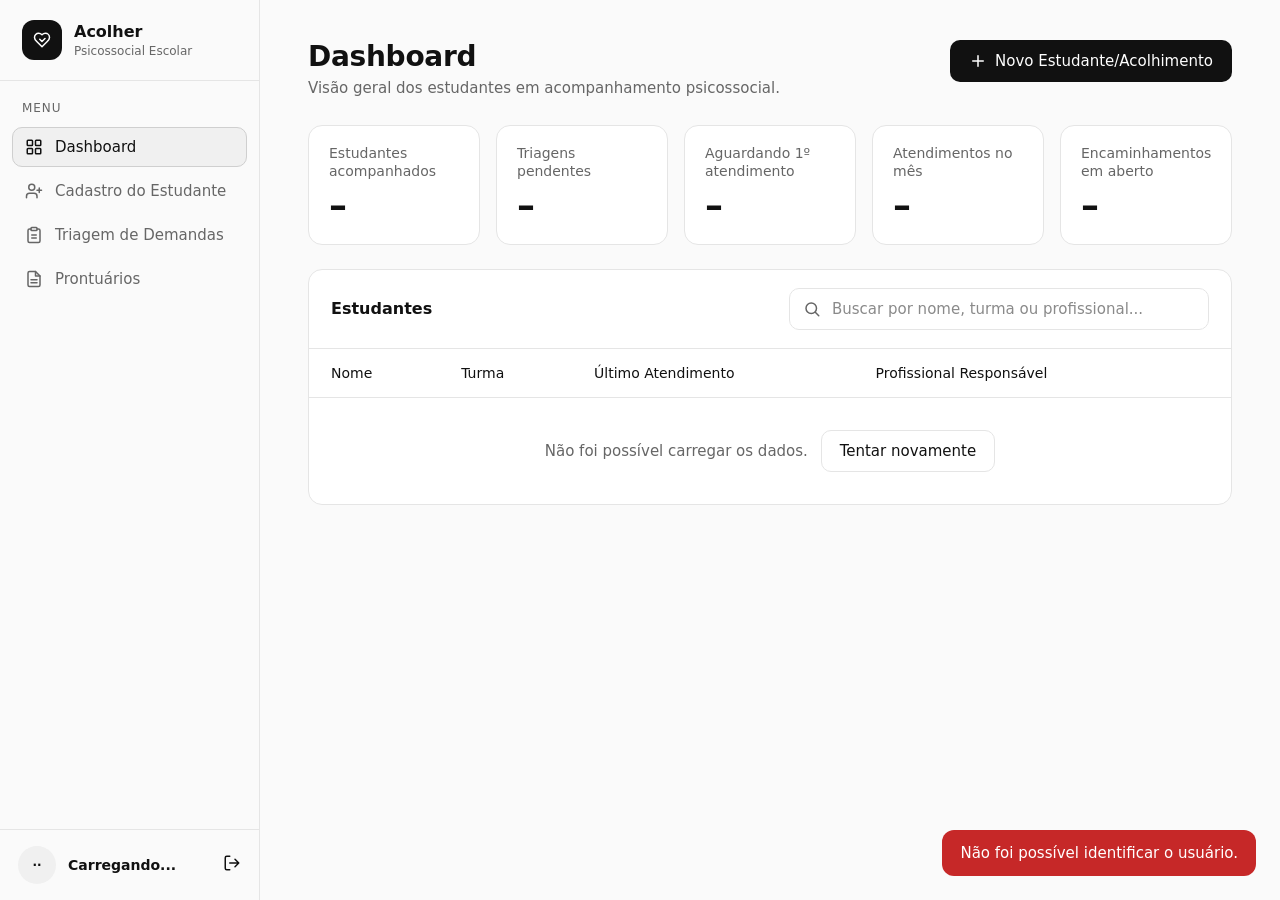
==== index.html @ 21a19fcc "Tela de Dashboard Finalizada" ====
<!DOCTYPE html>
<html lang="pt-BR">
<head>
  <meta charset="UTF-8">
  <meta name="viewport" content="width=device-width, initial-scale=1">
  <title>Dashboard · Acolher</title>
  <link rel="stylesheet" href="assets/css/style.css">
</head>
<body>

<!-- Ícones reaproveitáveis: usamos <use href="#i-nome"> onde precisar -->
<svg width="0" height="0" style="position:absolute" aria-hidden="true">
  <defs>
    <symbol id="i-logo" viewBox="0 0 24 24"><path d="M19 14c1.5-1.5 3-3.2 3-5.5A5.5 5.5 0 0 0 16.5 3c-1.8 0-3 .5-4.5 2-1.5-1.5-2.7-2-4.5-2A5.5 5.5 0 0 0 2 8.5c0 2.3 1.5 4 3 5.5l7 7Z"/><path d="m9 11 3 3 4-4"/></symbol>
    <symbol id="i-grid" viewBox="0 0 24 24"><rect x="3" y="3" width="7" height="7" rx="1"/><rect x="14" y="3" width="7" height="7" rx="1"/><rect x="14" y="14" width="7" height="7" rx="1"/><rect x="3" y="14" width="7" height="7" rx="1"/></symbol>
    <symbol id="i-user-plus" viewBox="0 0 24 24"><path d="M16 21v-2a4 4 0 0 0-4-4H6a4 4 0 0 0-4 4v2"/><circle cx="9" cy="7" r="4"/><path d="M19 8v6M22 11h-6"/></symbol>
    <symbol id="i-clipboard" viewBox="0 0 24 24"><rect x="8" y="2" width="8" height="4" rx="1"/><path d="M16 4h2a2 2 0 0 1 2 2v14a2 2 0 0 1-2 2H6a2 2 0 0 1-2-2V6a2 2 0 0 1 2-2h2M9 12h6M9 16h6"/></symbol>
    <symbol id="i-file" viewBox="0 0 24 24"><path d="M14 2H6a2 2 0 0 0-2 2v16a2 2 0 0 0 2 2h12a2 2 0 0 0 2-2V8Z"/><path d="M14 2v6h6M8 13h8M8 17h8"/></symbol>
    <symbol id="i-logout" viewBox="0 0 24 24"><path d="M9 21H5a2 2 0 0 1-2-2V5a2 2 0 0 1 2-2h4M16 17l5-5-5-5M21 12H9"/></symbol>
    <symbol id="i-plus" viewBox="0 0 24 24"><path d="M12 5v14M5 12h14"/></symbol>
    <symbol id="i-search" viewBox="0 0 24 24"><circle cx="11" cy="11" r="7"/><path d="m21 21-4.3-4.3"/></symbol>
    <symbol id="i-chevron" viewBox="0 0 24 24"><path d="m9 6 6 6-6 6"/></symbol>
  </defs>
</svg>

<div class="layout">

  <!-- ============ MENU LATERAL ============ -->
  <aside class="sidebar">
    <div class="marca">
      <div class="marca-icone"><svg class="icone"><use href="#i-logo"/></svg></div>
      <div>
        <strong>Acolher</strong>
        <span>Psicossocial Escolar</span>
      </div>
    </div>

    <nav class="menu">
      <p class="menu-titulo">MENU</p>
      <a href="index.html" class="ativo"><svg class="icone"><use href="#i-grid"/></svg>Dashboard</a>
      <a href="cadastro-estudante.html"><svg class="icone"><use href="#i-user-plus"/></svg>Cadastro do Estudante</a>
      <a href="triagem-demandas.html"><svg class="icone"><use href="#i-clipboard"/></svg>Triagem de Demandas</a>
      <a href="prontuario.html"><svg class="icone"><use href="#i-file"/></svg>Prontuários</a>
    </nav>

    <!-- Usuário logado: preenchido pelo comum.js (carregarUsuario) -->
    <div class="usuario">
      <div class="avatar" id="usuario-avatar">··</div>
      <div class="usuario-info">
        <strong id="usuario-nome">Carregando...</strong>
        <span id="usuario-cargo"></span>
      </div>
      <a href="#" class="sair" title="Sair"><svg class="icone"><use href="#i-logout"/></svg></a>
    </div>
  </aside>

  <!-- ============ CONTEÚDO ============ -->
  <main class="conteudo largo">

    <div class="topo-pagina">
      <div>
        <h1>Dashboard</h1>
        <p class="subtitulo">Visão geral dos estudantes em acompanhamento psicossocial.</p>
      </div>
      <a href="cadastro-estudante.html" class="btn btn-escuro">
        <svg class="icone"><use href="#i-plus"/></svg>Novo Estudante/Acolhimento
      </a>
    </div>

    <!-- ---------- 4 indicadores (preenchidos pelo JS) ---------- -->
    <section class="cards-resumo" aria-label="Indicadores">
      <div class="card indicador">
        <span class="indicador-rotulo">Estudantes acompanhados</span>
        <strong class="indicador-valor" id="card-acompanhados">–</strong>
      </div>
      <div class="card indicador">
        <span class="indicador-rotulo">Triagens pendentes</span>
        <strong class="indicador-valor" id="card-triagens">–</strong>
      </div>
      <div class="card indicador">
        <span class="indicador-rotulo">Aguardando 1º atendimento</span>
        <strong class="indicador-valor" id="card-aguardando">–</strong>
      </div>
      <div class="card indicador">
        <span class="indicador-rotulo">Atendimentos no mês</span>
        <strong class="indicador-valor" id="card-atendimentos">–</strong>
      </div>
      <div class="card indicador">
        <span class="indicador-rotulo">Encaminhamentos em aberto</span>
        <strong class="indicador-valor" id="card-enc-abertos">–</strong>
        <!-- Só aparece quando há encaminhamento aberto com prazo vencido -->
        <span class="indicador-alerta" id="card-enc-vencidos" hidden></span>
      </div>
    </section>

    <!-- ---------- Lista de estudantes ---------- -->
    <section class="card">
      <header class="card-topo entre">
        <h2>Estudantes</h2>
        <div class="busca">
          <svg class="icone"><use href="#i-search"/></svg>
          <input id="busca" type="search" placeholder="Buscar por nome, turma ou profissional..." autocomplete="off" aria-label="Buscar estudantes">
        </div>
      </header>

      <div class="tabela-rolagem">
        <table class="tabela">
          <thead>
            <tr>
              <th>Nome</th>
              <th>Turma</th>
              <th>Último Atendimento</th>
              <th>Profissional Responsável</th>
              <th class="col-seta"><span class="so-leitor">Abrir</span></th>
            </tr>
          </thead>
          <tbody id="lista-estudantes">
            <tr><td colspan="5" class="vazio">Carregando...</td></tr>
          </tbody>
        </table>
      </div>

      <!-- Paginação: só aparece quando há mais estudantes do que cabe em uma página -->
      <footer class="paginacao" id="paginacao" hidden>
        <span id="pag-info"></span>
        <div class="pag-botoes">
          <button type="button" class="btn btn-claro" id="pag-anterior">Anterior</button>
          <span id="pag-numero"></span>
          <button type="button" class="btn btn-claro" id="pag-proximo">Próxima</button>
        </div>
      </footer>
    </section>
  </main>
</div>

<div id="aviso" class="aviso" role="status" aria-live="polite"></div>

<script src="assets/js/comum.js"></script>
<script src="assets/js/dashboard.js"></script>
</body>
</html>
---- assets/css/style.css ----
/* =====================================================
   style.css — estilos compartilhados por todas as telas
   (as próximas telas reaproveitam este mesmo arquivo)
   ===================================================== */

/* ---------- Cores e medidas em um lugar só (fácil de trocar) ---------- */
:root {
  --fundo: #fafafa;
  --branco: #ffffff;
  --texto: #111111;
  --texto-suave: #666666;
  --borda: #e5e5e5;
  --escuro: #111111;
  --erro: #c62828;
  --sucesso: #1b7f4b;
  --raio: 14px;
  --largura-menu: 260px;
}

* { box-sizing: border-box; margin: 0; }

body {
  font-family: Inter, system-ui, -apple-system, "Segoe UI", Roboto, sans-serif;
  font-size: 15px;
  color: var(--texto);
  background: var(--fundo);
}

/* ---------- Estrutura geral: menu à esquerda + conteúdo ---------- */
.layout {
  display: grid;
  grid-template-columns: var(--largura-menu) minmax(0, 1fr);
  min-height: 100vh;
}

.icone {
  width: 18px; height: 18px; flex-shrink: 0;
  fill: none; stroke: currentColor; stroke-width: 2;
  stroke-linecap: round; stroke-linejoin: round;
}

/* ---------- Menu lateral ---------- */
.sidebar {
  display: flex; flex-direction: column;
  position: sticky; top: 0; height: 100vh;
  background: var(--fundo);
  border-right: 1px solid var(--borda);
}

.marca {
  display: flex; align-items: center; gap: 12px;
  padding: 20px 22px;
  border-bottom: 1px solid var(--borda);
}
.marca strong { display: block; font-size: 16px; }
.marca span { font-size: 12px; color: var(--texto-suave); }
.marca-icone {
  width: 40px; height: 40px; border-radius: 12px;
  background: var(--escuro); color: #fff;
  display: grid; place-items: center;
}

.menu { flex: 1; padding: 20px 12px; display: flex; flex-direction: column; gap: 4px; }
.menu-titulo { font-size: 12px; letter-spacing: .08em; color: var(--texto-suave); padding: 0 10px 8px; }
.menu a {
  display: flex; align-items: center; gap: 12px;
  padding: 10px 12px; border-radius: 10px;
  color: var(--texto-suave); text-decoration: none;
  border: 1px solid transparent;
}
.menu a:hover { background: #f0f0f0; }
.menu a.ativo { color: var(--texto); background: #f0f0f0; border-color: #cfcfcf; font-weight: 500; }

.usuario {
  display: flex; align-items: center; gap: 12px;
  padding: 16px 18px; border-top: 1px solid var(--borda);
}
.avatar {
  width: 38px; height: 38px; border-radius: 50%;
  background: #f0f0f0; font-size: 12px; font-weight: 600;
  display: grid; place-items: center;
}
.usuario-info { flex: 1; min-width: 0; line-height: 1.3; }
.usuario-info strong { display: block; font-size: 14px; }
.usuario-info span {
  display: block; font-size: 12px; color: var(--texto-suave);
  white-space: nowrap; overflow: hidden; text-overflow: ellipsis;
}
.sair { color: var(--texto); }

/* ---------- Conteúdo ---------- */
.conteudo { min-width: 0; padding: 40px 48px 56px; max-width: 1100px; width: 100%; }
h1 { font-size: 28px; font-weight: 600; letter-spacing: -.01em; }
.subtitulo { color: var(--texto-suave); margin: 6px 0 28px; }

/* ---------- Cards ---------- */
.card {
  background: var(--branco);
  border: 1px solid var(--borda);
  border-radius: var(--raio);
  margin-bottom: 24px;
  overflow: hidden;
}
.card-topo {
  display: flex; align-items: center; gap: 14px;
  padding: 18px 22px; border-bottom: 1px solid var(--borda);
}
.card-topo h2 { font-size: 16px; font-weight: 600; }
.card-topo p { font-size: 14px; color: var(--texto-suave); }
.card-icone {
  width: 40px; height: 40px; border-radius: 12px;
  background: #f3f3f3; display: grid; place-items: center;
}

/* ---------- Grade de 12 colunas para os campos ---------- */
.grade {
  display: grid; grid-template-columns: repeat(12, 1fr);
  gap: 18px 18px; padding: 22px;
}
.col-2 { grid-column: span 2; }
.col-3 { grid-column: span 3; }
.col-4 { grid-column: span 4; }
.col-5 { grid-column: span 5; }
.col-6 { grid-column: span 6; }
.col-8 { grid-column: span 8; }

/* ---------- Campos de formulário ---------- */
.campo { display: flex; flex-direction: column; gap: 8px; min-width: 0; }
label { font-size: 14px; font-weight: 500; }

input, select, textarea {
  font: inherit; color: inherit; width: 100%;
  padding: 11px 12px;
  background: var(--branco);
  border: 1px solid var(--borda); border-radius: 10px;
}
textarea { resize: vertical; min-height: 84px; }

/* Select com seta própria (igual em todos os navegadores) */
select {
  appearance: none; -webkit-appearance: none; cursor: pointer;
  padding-right: 38px;
  background: #fff url("data:image/svg+xml,%3Csvg xmlns='http://www.w3.org/2000/svg' viewBox='0 0 24 24' fill='none' stroke='%23666' stroke-width='2' stroke-linecap='round' stroke-linejoin='round'%3E%3Cpath d='m6 9 6 6 6-6'/%3E%3C/svg%3E") no-repeat right 12px center / 16px;
}
select:disabled, input:disabled { background-color: #f6f6f6; color: #999; cursor: not-allowed; }
input::placeholder, textarea::placeholder { color: #8a8a8a; }
input:focus, select:focus, textarea:focus { outline: 2px solid #111; outline-offset: 1px; }
input[readonly] { background: #f6f6f6; color: var(--texto-suave); cursor: default; }

.dica { font-size: 12px; color: var(--texto-suave); }

/* Mensagem de erro: só aparece quando o JS escreve algo nela */
.erro { font-size: 12px; color: var(--erro); }
.erro:empty { display: none; }
.campo.com-erro input, .campo.com-erro select { border-color: var(--erro); }

/* ---------- Botões ---------- */
.acoes { display: flex; justify-content: flex-end; gap: 12px; }
.btn {
  font: inherit; font-weight: 500; cursor: pointer;
  padding: 11px 18px; border-radius: 10px; border: 1px solid transparent;
}
.btn-escuro { background: var(--escuro); color: #fff; }
.btn-escuro:hover { background: #333; }
.btn-claro { background: var(--branco); color: var(--texto); border-color: var(--borda); }
.btn-claro:hover { background: #f3f3f3; }
.btn:disabled { opacity: .6; cursor: wait; }

/* ---------- Aviso (toast) ---------- */
.aviso {
  position: fixed; right: 24px; bottom: 24px; z-index: 10;
  max-width: 340px; padding: 14px 18px; border-radius: 12px;
  color: #fff; font-weight: 500;
  opacity: 0; transform: translateY(8px); pointer-events: none;
  transition: opacity .2s, transform .2s;
}
.aviso.visivel { opacity: 1; transform: none; }
.aviso.ok { background: var(--sucesso); }
.aviso.falha { background: var(--erro); }

/* ---------- Telas menores (tablet/celular) ---------- */
@media (max-width: 860px) {
  .layout { grid-template-columns: minmax(0, 1fr); } /* minmax: a coluna pode encolher (a tabela rola por dentro) */
  .sidebar { position: static; height: auto; }
  .menu { flex-direction: row; flex-wrap: wrap; padding: 12px; }
  .menu-titulo, .usuario { display: none; }
  .conteudo { padding: 24px 16px 40px; }
  /* todos os campos ocupam a linha inteira */
  .col-2, .col-3, .col-4, .col-5, .col-6, .col-8 { grid-column: span 12; }
  .acoes { flex-direction: column-reverse; }
}

/* =====================================================
   TELA DE PRONTUÁRIO
   ===================================================== */
[hidden] { display: none !important; }
.col-12 { grid-column: span 12; }
.conteudo.largo { max-width: 1240px; }

/* ---------- Ficha do estudante ---------- */
.ficha-topo { display: flex; align-items: center; gap: 18px; padding: 22px 24px; }
.avatar.grande { width: 60px; height: 60px; font-size: 18px; }
.voltar { font-size: 13px; color: var(--texto-suave); text-decoration: none; }
.voltar:hover { color: var(--texto); }
.ficha-nome { display: flex; align-items: center; gap: 12px; flex-wrap: wrap; margin: 2px 0; }
.ficha-nome h1 { font-size: 24px; }
.subtitulo-ficha { color: var(--texto-suave); }
.ficha-dados {
  display: grid; grid-template-columns: repeat(auto-fit, minmax(180px, 1fr)); gap: 16px;
  padding: 16px 24px; border-top: 1px solid var(--borda); margin: 0;
}
.ficha-dados dt { font-size: 12px; color: var(--texto-suave); }
.ficha-dados dd { margin: 2px 0 0; font-weight: 500; }

/* Selo de status */
.selo {
  display: inline-block; font-size: 12px; font-weight: 500;
  padding: 3px 10px; border-radius: 999px;
  background: #f3f3f3; border: 1px solid var(--borda);
}
.selo-alerta { background: #fdecec; border-color: #f5c2c2; color: var(--erro); }

/* ---------- Duas colunas ---------- */
.duas-colunas { display: grid; grid-template-columns: minmax(0, 1fr) minmax(0, 1.15fr); gap: 24px; align-items: start; }
.duas-colunas > * { min-width: 0; }

/* Textos longos (nomes, descrições) quebram em vez de vazar do cartão */
.ficha-nome h1, .ficha-dados dd, .item-titulo, .item-autor, .item-texto, .item-enc strong {
  overflow-wrap: anywhere;
}
.card-rodape {
  display: flex; justify-content: flex-end; gap: 12px;
  padding: 16px 22px; border-top: 1px solid var(--borda); background: #fcfcfc;
}

/* ---------- Linha do tempo ---------- */
.linha-tempo { list-style: none; padding: 22px 22px 8px 40px; margin: 0; }
.item-tempo { position: relative; padding: 0 0 22px 18px; border-left: 2px solid var(--borda); }
.item-tempo::before { /* bolinha */
  content: ""; position: absolute; left: -6px; top: 2px;
  width: 10px; height: 10px; border-radius: 50%; background: #c8c8c8;
}
.item-tempo:first-child::before { background: var(--escuro); } /* o mais recente fica preto */
.item-tempo:last-child { border-left-color: transparent; }
.item-data { display: block; font-size: 12px; color: var(--texto-suave); }
.item-titulo { display: block; margin-top: 2px; }
.item-autor { display: block; font-size: 13px; color: var(--texto-suave); }
.item-texto { margin: 8px 0; line-height: 1.45; white-space: pre-line; }
.etiqueta {
  display: inline-block; font-size: 12px; padding: 2px 10px;
  border: 1px solid var(--borda); border-radius: 999px; background: #fff;
}
.vazio { color: var(--texto-suave); padding: 6px 0 14px; }
.linha-tempo .vazio { list-style: none; margin-left: -18px; }
.lista-enc .vazio { list-style: none; }
p.vazio { padding: 24px; }

/* ---------- Encaminhamentos ---------- */
.lista-enc { list-style: none; margin: 0; padding: 8px 22px 14px; }
.item-enc {
  display: flex; justify-content: space-between; align-items: center; gap: 12px;
  padding: 12px 0; border-bottom: 1px solid var(--borda);
}
.item-enc:last-child { border-bottom: 0; }

@media (max-width: 1240px) {
  .duas-colunas { grid-template-columns: minmax(0, 1fr); }
}
@media (max-width: 860px) { .col-12 { grid-column: span 12; } }

/* =====================================================
   TELA DE TRIAGEM
   ===================================================== */
.corpo { padding: 22px; display: flex; flex-direction: column; gap: 20px; }

/* Cartões de checkbox (3 por linha) */
.opcoes { display: grid; grid-template-columns: repeat(3, minmax(0, 1fr)); gap: 14px; }
.opcao {
  display: flex; align-items: flex-start; gap: 12px;
  padding: 14px 16px; background: var(--branco);
  border: 1px solid var(--borda); border-radius: 12px;
  font-weight: 400; line-height: 1.4; cursor: pointer;
}
.opcao:hover { background: #fafafa; }
.opcao:has(input:checked) { border-color: var(--escuro); background: #f6f6f6; } /* marcada */
.opcao input { width: 18px; height: 18px; padding: 0; margin-top: 2px; flex-shrink: 0; accent-color: #111; cursor: pointer; }
.opcao span { overflow-wrap: anywhere; }

/* Aviso informativo (estudante já triado) */
.nota {
  padding: 12px 14px; border-radius: 10px; font-size: 14px; line-height: 1.5;
  background: #fff8e6; border: 1px solid #f0dca0;
}
.nota a { color: var(--texto); font-weight: 500; }

/* Chips das demandas na linha do tempo do prontuário */
.chips { display: flex; flex-wrap: wrap; gap: 6px; margin: 8px 0; }
.etiqueta.demanda { background: #f3f3f3; }

@media (max-width: 1240px) { .opcoes { grid-template-columns: repeat(2, minmax(0, 1fr)); } }
@media (max-width: 700px) { .opcoes { grid-template-columns: minmax(0, 1fr); } }

/* =====================================================
   DASHBOARD
   ===================================================== */
.topo-pagina { display: flex; justify-content: space-between; align-items: flex-start; gap: 16px; flex-wrap: wrap; }
.topo-pagina .btn { margin-bottom: 24px; } /* respiro quando o botão desce para baixo do título (celular) */
a.btn { display: inline-flex; align-items: center; gap: 8px; text-decoration: none; }

/* ---------- 4 indicadores ---------- */
.cards-resumo { display: grid; grid-template-columns: repeat(5, minmax(0, 1fr)); gap: 16px; margin-bottom: 24px; }
.cards-resumo .card { margin-bottom: 0; }
.indicador { padding: 18px 20px; display: flex; flex-direction: column; gap: 6px; }
.indicador-rotulo { color: var(--texto-suave); font-size: 14px; line-height: 1.3; min-height: 2.6em; } /* 2 linhas reservadas: os números ficam alinhados entre os cards */
.indicador-valor { font-size: 36px; font-weight: 600; line-height: 1.1; }
.indicador-alerta { font-size: 13px; font-weight: 500; color: var(--erro); }

/* ---------- Cabeçalho do cartão com busca ---------- */
.card-topo.entre { justify-content: space-between; flex-wrap: wrap; }
.busca { position: relative; flex: 1 1 280px; max-width: 420px; }
.busca .icone { position: absolute; left: 14px; top: 50%; transform: translateY(-50%); color: var(--texto-suave); pointer-events: none; }
.busca input { padding-left: 42px; }

/* ---------- Tabela ---------- */
.tabela-rolagem { overflow-x: auto; position: relative; } /* position: prende o texto escondido (.so-leitor) aqui dentro */
.tabela { width: 100%; min-width: 720px; border-collapse: collapse; }
.tabela th {
  text-align: left; font-weight: 500; font-size: 14px;
  padding: 16px 22px; border-bottom: 1px solid var(--borda);
}
.tabela td { padding: 16px 22px; border-bottom: 1px solid var(--borda); vertical-align: middle; }
.tabela tbody tr:last-child td { border-bottom: 0; }
.tabela td:nth-child(2), .tabela td:nth-child(3) { white-space: nowrap; } /* turma e data não quebram */
.linha-clicavel { cursor: pointer; }
.linha-clicavel:hover { background: #fafafa; }
.nome-aluno a { display: block; color: var(--texto); font-weight: 500; text-decoration: none; margin-bottom: 6px; overflow-wrap: anywhere; }
.nome-aluno a:hover { text-decoration: underline; }
.col-seta { width: 48px; text-align: right; color: var(--texto-suave); }
.tabela td.vazio { text-align: center; padding: 32px 22px; color: var(--texto-suave); }
.so-leitor { position: absolute; width: 1px; height: 1px; overflow: hidden; clip: rect(0 0 0 0); } /* só para leitores de tela */

/* Selo "Triagem" fica só com contorno, como no wireframe */
.selo-triagem { background: #fff; }

@media (max-width: 1240px) { .cards-resumo { grid-template-columns: repeat(3, minmax(0, 1fr)); } }
@media (max-width: 760px) { .cards-resumo { grid-template-columns: repeat(2, minmax(0, 1fr)); } }
@media (max-width: 560px) { .cards-resumo { grid-template-columns: minmax(0, 1fr); } }

/* ---------- Dashboard: paginação, foco e celular ---------- */
.paginacao {
  display: flex; justify-content: space-between; align-items: center; gap: 12px; flex-wrap: wrap;
  padding: 14px 22px; border-top: 1px solid var(--borda); font-size: 14px; color: var(--texto-suave);
}
.pag-botoes { display: flex; align-items: center; gap: 12px; }
.pag-botoes .btn { padding: 8px 14px; }

/* Quem navega por teclado vê qual linha está em foco */
.linha-clicavel:focus-within { background: #f3f3f3; }
.nome-aluno a:focus-visible { outline: 2px solid #111; outline-offset: 2px; border-radius: 4px; }
.tabela td.vazio .btn { margin-left: 8px; }

/* Celular: cada estudante vira um "cartãozinho" (nada de rolar para o lado) */
@media (max-width: 700px) {
  .tabela { min-width: 0; }
  .tabela thead { display: none; }
  .tabela, .tabela tbody { display: block; }
  .tabela tr { display: block; padding: 14px 22px; border-bottom: 1px solid var(--borda); }
  .tabela tbody tr:last-child { border-bottom: 0; }
  .tabela td { display: block; padding: 0; border: 0; }
  .tabela td.nome-aluno { margin-bottom: 8px; }
  .tabela td[data-label] {
    display: flex; justify-content: space-between; gap: 16px;
    padding: 3px 0; font-size: 14px; white-space: normal;
  }
  .tabela td[data-label]::before { content: attr(data-label); color: var(--texto-suave); }
  .tabela td.col-seta { display: none; }
  .tabela td.vazio { text-align: center; padding: 20px 0; }
  .paginacao { flex-direction: column; align-items: stretch; text-align: center; }
  .pag-botoes { justify-content: space-between; }
}

@media (max-width: 560px) { .indicador-rotulo { min-height: 0; } }
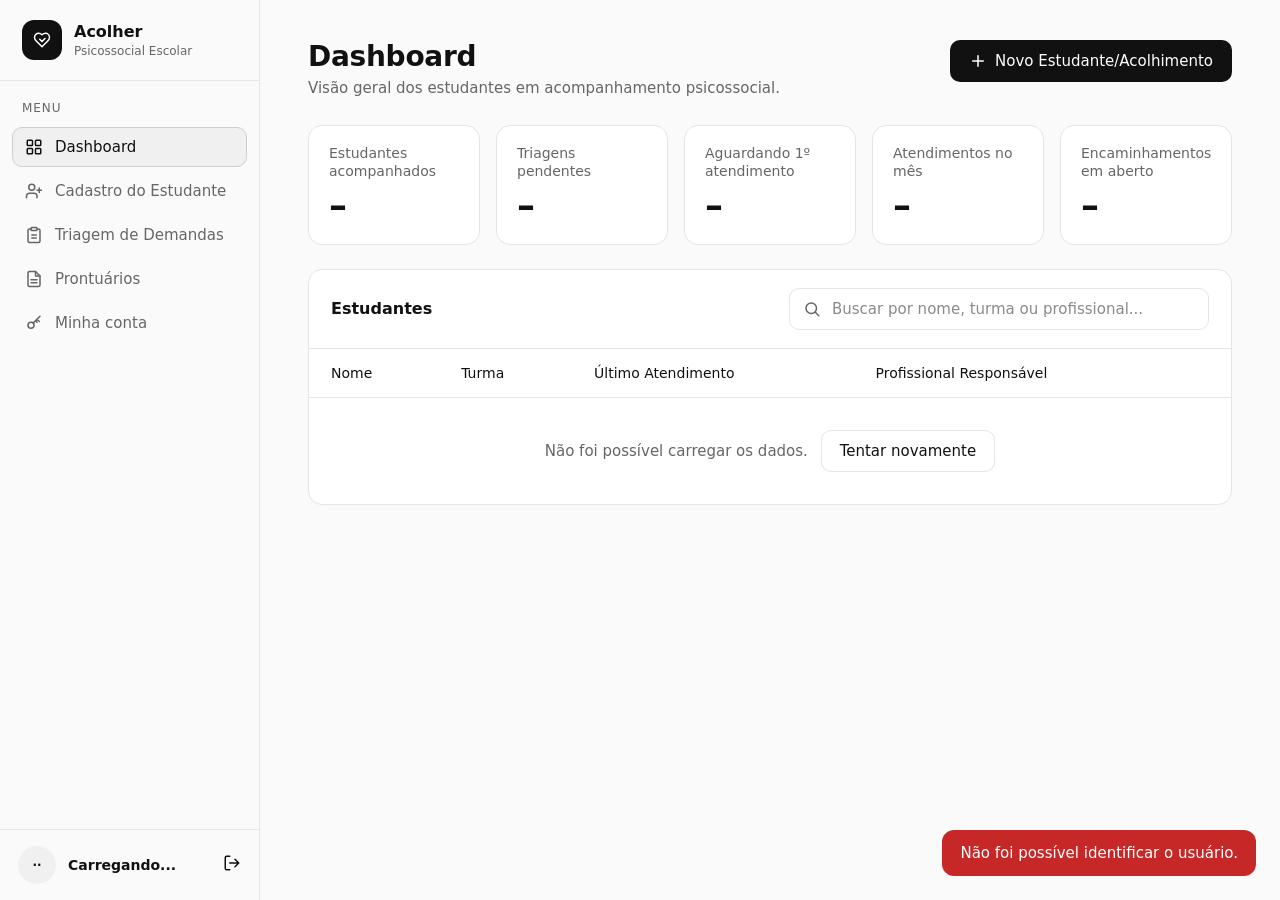
==== commit f5bd2489: "Tela de Administrador Finalizada" ====
--- a/index.html
+++ b/index.html
@@ -20,6 +20,9 @@
     <symbol id="i-plus" viewBox="0 0 24 24"><path d="M12 5v14M5 12h14"/></symbol>
     <symbol id="i-search" viewBox="0 0 24 24"><circle cx="11" cy="11" r="7"/><path d="m21 21-4.3-4.3"/></symbol>
     <symbol id="i-chevron" viewBox="0 0 24 24"><path d="m9 6 6 6-6 6"/></symbol>
+    <symbol id="i-key" viewBox="0 0 24 24"><circle cx="8" cy="15" r="4"/><path d="m10.8 12.2 9.2-9.2M16 7l3 3M14 9l2 2"/></symbol>
+    <symbol id="i-users" viewBox="0 0 24 24"><path d="M16 21v-2a4 4 0 0 0-4-4H6a4 4 0 0 0-4 4v2"/><circle cx="9" cy="7" r="4"/><path d="M22 21v-2a4 4 0 0 0-3-3.9M16 3.1a4 4 0 0 1 0 7.8"/></symbol>
+    <symbol id="i-school" viewBox="0 0 24 24"><path d="m22 10-10-5-10 5 10 5 10-5Z"/><path d="M6 12v5c0 1 2.7 3 6 3s6-2 6-3v-5M22 10v6"/></symbol>
   </defs>
 </svg>
 
@@ -41,6 +44,9 @@
       <a href="cadastro-estudante.html"><svg class="icone"><use href="#i-user-plus"/></svg>Cadastro do Estudante</a>
       <a href="triagem-demandas.html"><svg class="icone"><use href="#i-clipboard"/></svg>Triagem de Demandas</a>
       <a href="prontuario.html"><svg class="icone"><use href="#i-file"/></svg>Prontuários</a>
+      <a href="estudantes.html" id="menu-estudantes" hidden><svg class="icone"><use href="#i-school"/></svg>Estudantes</a>
+      <a href="usuarios.html" id="menu-usuarios" hidden><svg class="icone"><use href="#i-users"/></svg>Usuários</a>
+      <a href="minha-conta.html"><svg class="icone"><use href="#i-key"/></svg>Minha conta</a>
     </nav>
 
     <!-- Usuário logado: preenchido pelo comum.js (carregarUsuario) -->
--- a/assets/css/style.css
+++ b/assets/css/style.css
@@ -380,3 +380,85 @@
 }
 
 @media (max-width: 560px) { .indicador-rotulo { min-height: 0; } }
+
+/* ---------- Tela de login ---------- */
+.login-pagina { min-height: 100vh; display: grid; place-items: center; padding: 16px; }
+.login-card {
+  width: 100%; max-width: 400px;
+  background: var(--branco); border: 1px solid var(--borda); border-radius: var(--raio);
+  padding: 32px 28px;
+}
+.login-marca { text-align: center; margin-bottom: 24px; }
+.login-marca .marca-icone { margin: 0 auto 12px; }
+.login-marca h1 { font-size: 22px; }
+.login-marca p { font-size: 13px; color: var(--texto-suave); }
+#form-login { display: flex; flex-direction: column; gap: 16px; }
+#form-login .btn { width: 100%; justify-content: center; padding: 12px; }
+.login-erro {
+  font-size: 13px; color: var(--erro);
+  background: #fdecec; border: 1px solid #f3c4c4; border-radius: 10px; padding: 10px 12px;
+}
+.login-aviso { margin-top: 20px; text-align: center; font-size: 12px; color: var(--texto-suave); }
+
+/* ---------- Usuários e Minha conta ---------- */
+.menu a[hidden] { display: none; }
+#form-usuario, #form-senha { margin-bottom: 24px; }
+.usuario-nome-lista { display: block; font-weight: 500; overflow-wrap: anywhere; }
+.usuario-email { display: block; font-size: 13px; color: var(--texto-suave); overflow-wrap: anywhere; }
+.linha-inativa { background: #fafafa; color: var(--texto-suave); }
+.acoes-linha { display: flex; gap: 8px; flex-wrap: wrap; align-items: center; }
+.acoes-linha .btn { padding: 7px 12px; font-size: 13px; }
+.tabela-usuarios td:nth-child(2), .tabela-usuarios td:nth-child(3) { white-space: normal; }
+.dados-conta { padding: 0 22px 22px; }
+
+/* Janela de redefinir senha */
+dialog { border: 1px solid var(--borda); border-radius: var(--raio); padding: 24px; width: min(420px, calc(100vw - 32px)); }
+dialog::backdrop { background: rgba(0, 0, 0, .4); }
+dialog form { display: flex; flex-direction: column; gap: 16px; }
+dialog h2 { font-size: 18px; }
+.dlg-acoes { display: flex; justify-content: flex-end; gap: 12px; flex-wrap: wrap; }
+
+@media (max-width: 700px) {
+  .tabela-usuarios td.nome-aluno { margin-bottom: 8px; }
+  .acoes-linha { justify-content: flex-end; }
+}
+
+/* ---------- Perfil ADMIN ---------- */
+/* O menu só aparece depois que o comum.js escolhe os itens do perfil (evita "piscar") */
+.menu { visibility: hidden; }
+.menu.pronto { visibility: visible; }
+.nome-simples { display: block; font-weight: 500; margin-bottom: 6px; overflow-wrap: anywhere; }
+
+/* Usuários: cards em 4 colunas, filtros da lista e nota nos cards */
+.cards-resumo.quatro { grid-template-columns: repeat(4, minmax(0, 1fr)); }
+.indicador-nota { font-size: 13px; color: var(--texto-suave); min-height: 1em; }
+.filtros-lista { display: flex; gap: 12px; flex-wrap: wrap; flex: 1 1 320px; justify-content: flex-end; }
+.filtros-lista .busca { flex: 1 1 220px; }
+.filtros-lista select { width: auto; flex: 0 1 190px; }
+.tabela-usuarios td:nth-child(5) { white-space: normal; font-size: 14px; color: var(--texto-suave); }
+.tabela-usuarios { min-width: 860px; }
+@media (max-width: 1240px) { .cards-resumo.quatro { grid-template-columns: repeat(2, minmax(0, 1fr)); } }
+@media (max-width: 700px) { .tabela-usuarios { min-width: 0; } }
+@media (max-width: 560px) { .cards-resumo.quatro { grid-template-columns: minmax(0, 1fr); } .filtros-lista { justify-content: stretch; } .filtros-lista select { flex: 1 1 100%; } }
+
+/* Usuários: coluna do nome com largura mínima (e-mail não quebra no meio) e células mais compactas */
+.tabela-usuarios th, .tabela-usuarios td { padding-left: 14px; padding-right: 14px; }
+.tabela-usuarios th:first-child, .tabela-usuarios td:first-child { padding-left: 22px; min-width: 15rem; }
+.tabela-usuarios .usuario-email, .tabela-usuarios .usuario-nome-lista { overflow-wrap: break-word; }
+@media (max-width: 700px) { .tabela-usuarios th:first-child, .tabela-usuarios td:first-child { min-width: 0; padding-left: 0; } .tabela-usuarios td { padding-left: 0; padding-right: 0; } }
+
+/* ---------- Estudantes (ADMIN) e janelas de edição ---------- */
+dialog.dlg-larga { width: min(640px, calc(100vw - 32px)); }
+dialog { max-height: 92vh; overflow-y: auto; }
+.subsecao { font-size: 13px; font-weight: 600; color: var(--texto-suave); text-transform: uppercase; letter-spacing: .04em; margin-top: 4px; }
+.tabela-estudantes { min-width: 820px; }
+.tabela-estudantes th:first-child, .tabela-estudantes td:first-child { padding-left: 22px; min-width: 14rem; }
+.tabela-estudantes td .usuario-nome-lista { font-weight: 400; }
+@media (max-width: 700px) {
+  .tabela-estudantes { min-width: 0; }
+  .tabela-estudantes th:first-child, .tabela-estudantes td:first-child { min-width: 0; padding-left: 0; }
+}
+
+/* Janelas (dialog): centralizadas na tela e sem o recuo extra dos formulários dentro de cartões */
+dialog { margin: auto; }
+dialog .grade { padding: 0; }
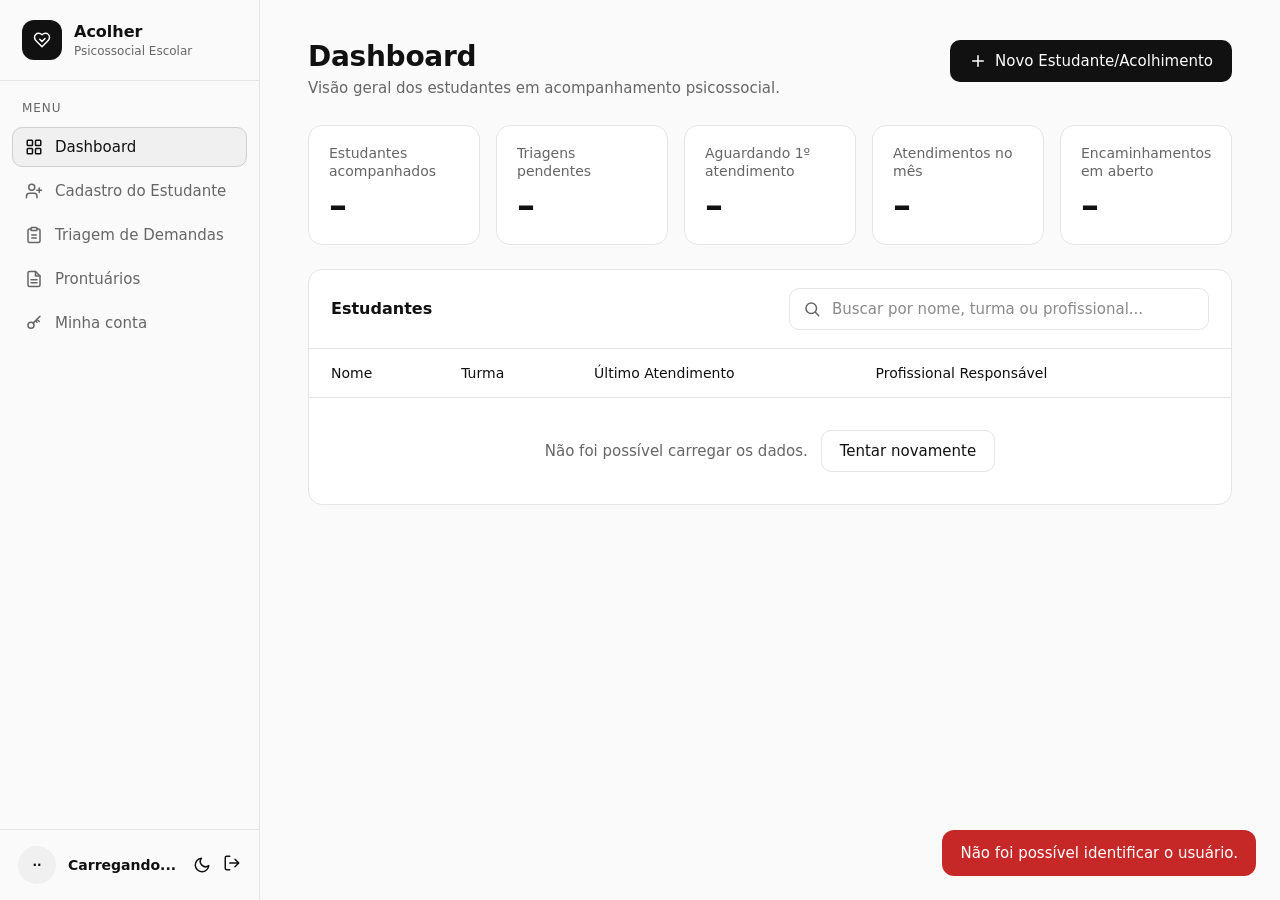
==== commit 88fa828e: "modo escuro para o sistema finalizado" ====
--- a/index.html
+++ b/index.html
@@ -5,6 +5,7 @@
   <meta name="viewport" content="width=device-width, initial-scale=1">
   <title>Dashboard · Acolher</title>
   <link rel="stylesheet" href="assets/css/style.css">
+  <script src="assets/js/tema.js"></script>
 </head>
 <body>
 
--- a/assets/css/style.css
+++ b/assets/css/style.css
@@ -5,16 +5,68 @@
 
 /* ---------- Cores e medidas em um lugar só (fácil de trocar) ---------- */
 :root {
+  color-scheme: light;
   --fundo: #fafafa;
-  --branco: #ffffff;
+  --branco: #ffffff;            /* fundo de cartões e campos */
   --texto: #111111;
   --texto-suave: #666666;
   --borda: #e5e5e5;
-  --escuro: #111111;
+  --borda-forte: #cfcfcf;
+  --escuro: #111111;            /* botão principal, item marcado */
+  --escuro-hover: #333333;
+  --sobre-escuro: #ffffff;      /* texto em cima do --escuro */
+  --hover: #f0f0f0;             /* item de menu (hover/ativo) e avatar */
+  --hover-suave: #fafafa;       /* linha de tabela/opção em hover */
+  --superficie: #f3f3f3;        /* selos, chips, ícones */
+  --desabilitado: #f6f6f6;      /* campo desabilitado/somente leitura */
+  --texto-desab: #999999;
+  --rodape: #fcfcfc;            /* rodapé dos cartões */
+  --ponto: #c8c8c8;             /* bolinha da linha do tempo */
+  --placeholder: #8a8a8a;
+  --foco: #111111;
   --erro: #c62828;
+  --erro-fundo: #fdecec;
+  --erro-borda: #f3c4c4;
   --sucesso: #1b7f4b;
+  --sobre-aviso: #ffffff;       /* texto do aviso (toast) */
+  --aviso-fundo: #fff8e6;
+  --aviso-borda: #f0dca0;
+  --seta-select: url("data:image/svg+xml,%3Csvg xmlns='http://www.w3.org/2000/svg' viewBox='0 0 24 24' fill='none' stroke='%23666' stroke-width='2' stroke-linecap='round' stroke-linejoin='round'%3E%3Cpath d='m6 9 6 6 6-6'/%3E%3C/svg%3E");
   --raio: 14px;
   --largura-menu: 260px;
+}
+
+/* ---------- MODO ESCURO ----------
+   O tema.js coloca data-tema="escuro" no <html> (escolha salva ou preferência do sistema).
+   Só as cores mudam: todo o resto do CSS usa as variáveis acima. */
+:root[data-tema="escuro"] {
+  color-scheme: dark;
+  --fundo: #121314;
+  --branco: #1b1c1f;
+  --texto: #ececec;
+  --texto-suave: #a0a1a6;
+  --borda: #303136;
+  --borda-forte: #46474d;
+  --escuro: #f1f1f1;
+  --escuro-hover: #d4d4d6;
+  --sobre-escuro: #111111;
+  --hover: #26272b;
+  --hover-suave: #202125;
+  --superficie: #26272b;
+  --desabilitado: #202125;
+  --texto-desab: #75767b;
+  --rodape: #17181a;
+  --ponto: #55565b;
+  --placeholder: #7e7f85;
+  --foco: #f1f1f1;
+  --erro: #ff7b7b;
+  --erro-fundo: #3b1f21;
+  --erro-borda: #6e3034;
+  --sucesso: #4cc38a;
+  --sobre-aviso: #111111;
+  --aviso-fundo: #3a3217;
+  --aviso-borda: #6b5b24;
+  --seta-select: url("data:image/svg+xml,%3Csvg xmlns='http://www.w3.org/2000/svg' viewBox='0 0 24 24' fill='none' stroke='%23a0a1a6' stroke-width='2' stroke-linecap='round' stroke-linejoin='round'%3E%3Cpath d='m6 9 6 6 6-6'/%3E%3C/svg%3E");
 }
 
 * { box-sizing: border-box; margin: 0; }
@@ -56,7 +108,7 @@
 .marca span { font-size: 12px; color: var(--texto-suave); }
 .marca-icone {
   width: 40px; height: 40px; border-radius: 12px;
-  background: var(--escuro); color: #fff;
+  background: var(--escuro); color: var(--sobre-escuro);
   display: grid; place-items: center;
 }
 
@@ -68,8 +120,8 @@
   color: var(--texto-suave); text-decoration: none;
   border: 1px solid transparent;
 }
-.menu a:hover { background: #f0f0f0; }
-.menu a.ativo { color: var(--texto); background: #f0f0f0; border-color: #cfcfcf; font-weight: 500; }
+.menu a:hover { background: var(--hover); }
+.menu a.ativo { color: var(--texto); background: var(--hover); border-color: var(--borda-forte); font-weight: 500; }
 
 .usuario {
   display: flex; align-items: center; gap: 12px;
@@ -77,7 +129,7 @@
 }
 .avatar {
   width: 38px; height: 38px; border-radius: 50%;
-  background: #f0f0f0; font-size: 12px; font-weight: 600;
+  background: var(--hover); font-size: 12px; font-weight: 600;
   display: grid; place-items: center;
 }
 .usuario-info { flex: 1; min-width: 0; line-height: 1.3; }
@@ -87,6 +139,17 @@
   white-space: nowrap; overflow: hidden; text-overflow: ellipsis;
 }
 .sair { color: var(--texto); }
+.tema-btn {
+  background: none; border: 0; padding: 0; cursor: pointer; color: var(--texto);
+  display: grid; place-items: center; border-radius: 8px;
+}
+.tema-btn:hover { color: var(--texto-suave); }
+.tema-btn:focus-visible, .sair:focus-visible { outline: 2px solid var(--foco); outline-offset: 3px; }
+.tema-btn .i-sol { display: none; }                      /* no escuro mostra o sol (voltar ao claro) */
+:root[data-tema="escuro"] .tema-btn .i-sol { display: block; }
+:root[data-tema="escuro"] .tema-btn .i-lua { display: none; }
+.tema-flutuante { position: fixed; top: 16px; right: 16px; width: 40px; height: 40px; background: var(--branco); border: 1px solid var(--borda); border-radius: 12px; }
+
 
 /* ---------- Conteúdo ---------- */
 .conteudo { min-width: 0; padding: 40px 48px 56px; max-width: 1100px; width: 100%; }
@@ -109,7 +172,7 @@
 .card-topo p { font-size: 14px; color: var(--texto-suave); }
 .card-icone {
   width: 40px; height: 40px; border-radius: 12px;
-  background: #f3f3f3; display: grid; place-items: center;
+  background: var(--superficie); display: grid; place-items: center;
 }
 
 /* ---------- Grade de 12 colunas para os campos ---------- */
@@ -140,12 +203,12 @@
 select {
   appearance: none; -webkit-appearance: none; cursor: pointer;
   padding-right: 38px;
-  background: #fff url("data:image/svg+xml,%3Csvg xmlns='http://www.w3.org/2000/svg' viewBox='0 0 24 24' fill='none' stroke='%23666' stroke-width='2' stroke-linecap='round' stroke-linejoin='round'%3E%3Cpath d='m6 9 6 6 6-6'/%3E%3C/svg%3E") no-repeat right 12px center / 16px;
-}
-select:disabled, input:disabled { background-color: #f6f6f6; color: #999; cursor: not-allowed; }
-input::placeholder, textarea::placeholder { color: #8a8a8a; }
-input:focus, select:focus, textarea:focus { outline: 2px solid #111; outline-offset: 1px; }
-input[readonly] { background: #f6f6f6; color: var(--texto-suave); cursor: default; }
+  background: var(--branco) var(--seta-select) no-repeat right 12px center / 16px;
+}
+select:disabled, input:disabled { background-color: var(--desabilitado); color: var(--texto-desab); cursor: not-allowed; }
+input::placeholder, textarea::placeholder { color: var(--placeholder); }
+input:focus, select:focus, textarea:focus { outline: 2px solid var(--foco); outline-offset: 1px; }
+input[readonly] { background: var(--desabilitado); color: var(--texto-suave); cursor: default; }
 
 .dica { font-size: 12px; color: var(--texto-suave); }
 
@@ -160,17 +223,17 @@
   font: inherit; font-weight: 500; cursor: pointer;
   padding: 11px 18px; border-radius: 10px; border: 1px solid transparent;
 }
-.btn-escuro { background: var(--escuro); color: #fff; }
-.btn-escuro:hover { background: #333; }
+.btn-escuro { background: var(--escuro); color: var(--sobre-escuro); }
+.btn-escuro:hover { background: var(--escuro-hover); }
 .btn-claro { background: var(--branco); color: var(--texto); border-color: var(--borda); }
-.btn-claro:hover { background: #f3f3f3; }
+.btn-claro:hover { background: var(--superficie); }
 .btn:disabled { opacity: .6; cursor: wait; }
 
 /* ---------- Aviso (toast) ---------- */
 .aviso {
   position: fixed; right: 24px; bottom: 24px; z-index: 10;
   max-width: 340px; padding: 14px 18px; border-radius: 12px;
-  color: #fff; font-weight: 500;
+  color: var(--sobre-aviso); font-weight: 500;
   opacity: 0; transform: translateY(8px); pointer-events: none;
   transition: opacity .2s, transform .2s;
 }
@@ -183,7 +246,8 @@
   .layout { grid-template-columns: minmax(0, 1fr); } /* minmax: a coluna pode encolher (a tabela rola por dentro) */
   .sidebar { position: static; height: auto; }
   .menu { flex-direction: row; flex-wrap: wrap; padding: 12px; }
-  .menu-titulo, .usuario { display: none; }
+  .menu-titulo { display: none; }
+  .usuario { padding: 10px 16px; } /* no celular a barra do usuário (tema e Sair) continua visível */
   .conteudo { padding: 24px 16px 40px; }
   /* todos os campos ocupam a linha inteira */
   .col-2, .col-3, .col-4, .col-5, .col-6, .col-8 { grid-column: span 12; }
@@ -216,9 +280,9 @@
 .selo {
   display: inline-block; font-size: 12px; font-weight: 500;
   padding: 3px 10px; border-radius: 999px;
-  background: #f3f3f3; border: 1px solid var(--borda);
-}
-.selo-alerta { background: #fdecec; border-color: #f5c2c2; color: var(--erro); }
+  background: var(--superficie); border: 1px solid var(--borda);
+}
+.selo-alerta { background: var(--erro-fundo); border-color: var(--erro-borda); color: var(--erro); }
 
 /* ---------- Duas colunas ---------- */
 .duas-colunas { display: grid; grid-template-columns: minmax(0, 1fr) minmax(0, 1.15fr); gap: 24px; align-items: start; }
@@ -230,7 +294,7 @@
 }
 .card-rodape {
   display: flex; justify-content: flex-end; gap: 12px;
-  padding: 16px 22px; border-top: 1px solid var(--borda); background: #fcfcfc;
+  padding: 16px 22px; border-top: 1px solid var(--borda); background: var(--rodape);
 }
 
 /* ---------- Linha do tempo ---------- */
@@ -238,7 +302,7 @@
 .item-tempo { position: relative; padding: 0 0 22px 18px; border-left: 2px solid var(--borda); }
 .item-tempo::before { /* bolinha */
   content: ""; position: absolute; left: -6px; top: 2px;
-  width: 10px; height: 10px; border-radius: 50%; background: #c8c8c8;
+  width: 10px; height: 10px; border-radius: 50%; background: var(--ponto);
 }
 .item-tempo:first-child::before { background: var(--escuro); } /* o mais recente fica preto */
 .item-tempo:last-child { border-left-color: transparent; }
@@ -248,7 +312,7 @@
 .item-texto { margin: 8px 0; line-height: 1.45; white-space: pre-line; }
 .etiqueta {
   display: inline-block; font-size: 12px; padding: 2px 10px;
-  border: 1px solid var(--borda); border-radius: 999px; background: #fff;
+  border: 1px solid var(--borda); border-radius: 999px; background: var(--branco);
 }
 .vazio { color: var(--texto-suave); padding: 6px 0 14px; }
 .linha-tempo .vazio { list-style: none; margin-left: -18px; }
@@ -281,21 +345,21 @@
   border: 1px solid var(--borda); border-radius: 12px;
   font-weight: 400; line-height: 1.4; cursor: pointer;
 }
-.opcao:hover { background: #fafafa; }
-.opcao:has(input:checked) { border-color: var(--escuro); background: #f6f6f6; } /* marcada */
-.opcao input { width: 18px; height: 18px; padding: 0; margin-top: 2px; flex-shrink: 0; accent-color: #111; cursor: pointer; }
+.opcao:hover { background: var(--hover-suave); }
+.opcao:has(input:checked) { border-color: var(--escuro); background: var(--desabilitado); } /* marcada */
+.opcao input { width: 18px; height: 18px; padding: 0; margin-top: 2px; flex-shrink: 0; accent-color: var(--escuro); cursor: pointer; }
 .opcao span { overflow-wrap: anywhere; }
 
 /* Aviso informativo (estudante já triado) */
 .nota {
   padding: 12px 14px; border-radius: 10px; font-size: 14px; line-height: 1.5;
-  background: #fff8e6; border: 1px solid #f0dca0;
+  background: var(--aviso-fundo); border: 1px solid var(--aviso-borda);
 }
 .nota a { color: var(--texto); font-weight: 500; }
 
 /* Chips das demandas na linha do tempo do prontuário */
 .chips { display: flex; flex-wrap: wrap; gap: 6px; margin: 8px 0; }
-.etiqueta.demanda { background: #f3f3f3; }
+.etiqueta.demanda { background: var(--superficie); }
 
 @media (max-width: 1240px) { .opcoes { grid-template-columns: repeat(2, minmax(0, 1fr)); } }
 @media (max-width: 700px) { .opcoes { grid-template-columns: minmax(0, 1fr); } }
@@ -332,7 +396,7 @@
 .tabela tbody tr:last-child td { border-bottom: 0; }
 .tabela td:nth-child(2), .tabela td:nth-child(3) { white-space: nowrap; } /* turma e data não quebram */
 .linha-clicavel { cursor: pointer; }
-.linha-clicavel:hover { background: #fafafa; }
+.linha-clicavel:hover { background: var(--hover-suave); }
 .nome-aluno a { display: block; color: var(--texto); font-weight: 500; text-decoration: none; margin-bottom: 6px; overflow-wrap: anywhere; }
 .nome-aluno a:hover { text-decoration: underline; }
 .col-seta { width: 48px; text-align: right; color: var(--texto-suave); }
@@ -340,7 +404,7 @@
 .so-leitor { position: absolute; width: 1px; height: 1px; overflow: hidden; clip: rect(0 0 0 0); } /* só para leitores de tela */
 
 /* Selo "Triagem" fica só com contorno, como no wireframe */
-.selo-triagem { background: #fff; }
+.selo-triagem { background: var(--branco); }
 
 @media (max-width: 1240px) { .cards-resumo { grid-template-columns: repeat(3, minmax(0, 1fr)); } }
 @media (max-width: 760px) { .cards-resumo { grid-template-columns: repeat(2, minmax(0, 1fr)); } }
@@ -355,8 +419,8 @@
 .pag-botoes .btn { padding: 8px 14px; }
 
 /* Quem navega por teclado vê qual linha está em foco */
-.linha-clicavel:focus-within { background: #f3f3f3; }
-.nome-aluno a:focus-visible { outline: 2px solid #111; outline-offset: 2px; border-radius: 4px; }
+.linha-clicavel:focus-within { background: var(--superficie); }
+.nome-aluno a:focus-visible { outline: 2px solid var(--foco); outline-offset: 2px; border-radius: 4px; }
 .tabela td.vazio .btn { margin-left: 8px; }
 
 /* Celular: cada estudante vira um "cartãozinho" (nada de rolar para o lado) */
@@ -396,7 +460,7 @@
 #form-login .btn { width: 100%; justify-content: center; padding: 12px; }
 .login-erro {
   font-size: 13px; color: var(--erro);
-  background: #fdecec; border: 1px solid #f3c4c4; border-radius: 10px; padding: 10px 12px;
+  background: var(--erro-fundo); border: 1px solid var(--erro-borda); border-radius: 10px; padding: 10px 12px;
 }
 .login-aviso { margin-top: 20px; text-align: center; font-size: 12px; color: var(--texto-suave); }
 
@@ -405,15 +469,15 @@
 #form-usuario, #form-senha { margin-bottom: 24px; }
 .usuario-nome-lista { display: block; font-weight: 500; overflow-wrap: anywhere; }
 .usuario-email { display: block; font-size: 13px; color: var(--texto-suave); overflow-wrap: anywhere; }
-.linha-inativa { background: #fafafa; color: var(--texto-suave); }
+.linha-inativa { background: var(--hover-suave); color: var(--texto-suave); }
 .acoes-linha { display: flex; gap: 8px; flex-wrap: wrap; align-items: center; }
 .acoes-linha .btn { padding: 7px 12px; font-size: 13px; }
 .tabela-usuarios td:nth-child(2), .tabela-usuarios td:nth-child(3) { white-space: normal; }
 .dados-conta { padding: 0 22px 22px; }
 
 /* Janela de redefinir senha */
-dialog { border: 1px solid var(--borda); border-radius: var(--raio); padding: 24px; width: min(420px, calc(100vw - 32px)); }
-dialog::backdrop { background: rgba(0, 0, 0, .4); }
+dialog { background: var(--branco); color: var(--texto); border: 1px solid var(--borda); border-radius: var(--raio); padding: 24px; width: min(420px, calc(100vw - 32px)); }
+dialog::backdrop { background: rgba(0, 0, 0, .5); }
 dialog form { display: flex; flex-direction: column; gap: 16px; }
 dialog h2 { font-size: 18px; }
 .dlg-acoes { display: flex; justify-content: flex-end; gap: 12px; flex-wrap: wrap; }
